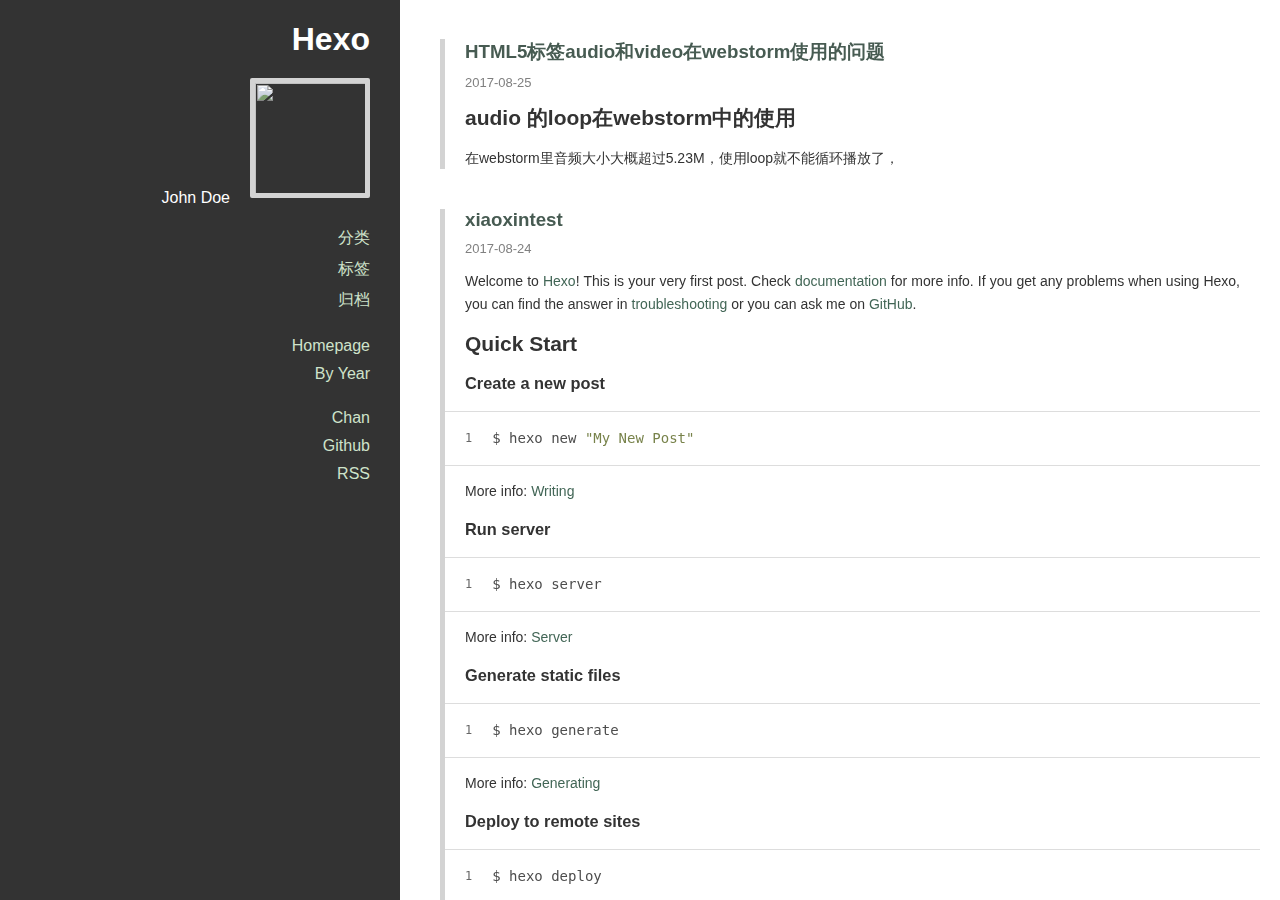
==== index.html @ fd1a2aef "Site updated: 2017-08-31 23:20:25" ====
<!DOCTYPE html>
<html>
<head>
  <meta charset="utf-8">
<meta name="viewport" content="width=device-width, initial-scale=1, maximum-scale=1">



<title>
  
    Hexo
  
</title>

<meta property="og:type" content="website">
<meta property="og:title" content="Hexo">
<meta property="og:url" content="http://yoursite.com/index.html">
<meta property="og:site_name" content="Hexo">
<meta name="twitter:card" content="summary">
<meta name="twitter:title" content="Hexo">


  <link rel="alternative" href="/atom.xml" title="Hexo" type="application/atom+xml">



  <link rel="icon" href="/favicon.png">


<link rel="stylesheet" href="/perfect-scrollbar/css/perfect-scrollbar.min.css">
<link rel="stylesheet" href="/styles/main.css">






</head>
<body
  
    class="monochrome"
  
  >
  <div class="mobile-header">
  <button class="sidebar-toggle" type="button">
    <span class="icon-bar"></span>
    <span class="icon-bar"></span>
    <span class="icon-bar"></span>
  </button>
  <a class="title" href="/">Hexo</a>
</div>

  <div class="main-container">
    <div class="sidebar">
  <div class="header">
    <h1 class="title"><a href="/">Hexo</a></h1>
    
    <div class="info">
      <div class="content">
        
        
          <div class="author">John Doe</div>
        
      </div>
      
        <div class="avatar">
          
            <a href="/about"><img src="https://cn.gravatar.com/avatar/35fef74d731255cd569c2c2b0b9e87e4?s=200"></a>
          
        </div>
      
    </div>
  </div>
  <div class="body">
    
      
        <ul class="nav">
          
            
              <li class="category-list-container">
                <a href="javascript:;">分类</a>
                
              </li>
            
          
            
              <li class="tag-list-container">
                <a href="javascript:;">标签</a>
                
              </li>
            
          
            
              <li class="archive-list-container">
                <a href="javascript:;">归档</a>
                <ul class="archive-list"><li class="archive-list-item"><a class="archive-list-link" href="/archives/2017/">2017</a><span class="archive-list-count">7</span></li><li class="archive-list-item"><a class="archive-list-link" href="/archives/2015/">2015</a><span class="archive-list-count">1</span></li></ul>
              </li>
            
          
        </ul>
      
        <ul class="nav">
          
            
              <li>
                <a href="/" title="Homepage">Homepage</a>
              </li>
            
          
            
              <li>
                <a href="/archives" title="By Year">By Year</a>
              </li>
            
          
        </ul>
      
        <ul class="nav">
          
            
              <li>
                <a href="https://github.com/denjones/hexo-theme-chan" title="Chan" target="_blank" rel="external">Chan</a>
              </li>
            
          
            
              <li>
                <a href="https://github.com/denjones" title="Github" target="_blank" rel="external">Github</a>
              </li>
            
          
            
              <li>
                <a href="/atom.xml" title="RSS">RSS</a>
              </li>
            
          
        </ul>
      
    
  </div>
</div>

    <div class="main-content">
      
        <div style="max-width: 1000px">
      
          

  
  
    <div class="post-list">
  

    <div class="post-list-item article">
      <h3 class="article-header">
        <a href="/2017/08/25/也是醉了。。。/" >
  HTML5标签audio和video在webstorm使用的问题
</a>

      </h3>
      

      <div class="article-info">
        <a href="/2017/08/25/也是醉了。。。/"><span class="article-date">
  2017-08-25
</span>
</a>
        

        

      </div>
      <div class="article-entry">
        
          <h2 id="audio-的loop在webstorm中的使用"><a href="#audio-的loop在webstorm中的使用" class="headerlink" title="audio 的loop在webstorm中的使用"></a>audio 的loop在webstorm中的使用</h2><p>在webstorm里音频大小大概超过5.23M，使用loop就不能循环播放了，</p>

        
      </div>
    </div>

  
    </div>
  

  
  
    <div class="post-list">
  

    <div class="post-list-item article">
      <h3 class="article-header">
        <a href="/2017/08/24/xiaoxintest/" >
  xiaoxintest
</a>

      </h3>
      

      <div class="article-info">
        <a href="/2017/08/24/xiaoxintest/"><span class="article-date">
  2017-08-24
</span>
</a>
        

        

      </div>
      <div class="article-entry">
        
          <p>Welcome to <a href="https://hexo.io/" target="_blank" rel="external">Hexo</a>! This is your very first post. Check <a href="https://hexo.io/docs/" target="_blank" rel="external">documentation</a> for more info. If you get any problems when using Hexo, you can find the answer in <a href="https://hexo.io/docs/troubleshooting.html" target="_blank" rel="external">troubleshooting</a> or you can ask me on <a href="https://github.com/hexojs/hexo/issues" target="_blank" rel="external">GitHub</a>.</p>
<h2 id="Quick-Start"><a href="#Quick-Start" class="headerlink" title="Quick Start"></a>Quick Start</h2><h3 id="Create-a-new-post"><a href="#Create-a-new-post" class="headerlink" title="Create a new post"></a>Create a new post</h3><figure class="highlight bash"><table><tr><td class="gutter"><pre><div class="line">1</div></pre></td><td class="code"><pre><div class="line">$ hexo new <span class="string">"My New Post"</span></div></pre></td></tr></table></figure>
<p>More info: <a href="https://hexo.io/docs/writing.html" target="_blank" rel="external">Writing</a></p>
<h3 id="Run-server"><a href="#Run-server" class="headerlink" title="Run server"></a>Run server</h3><figure class="highlight bash"><table><tr><td class="gutter"><pre><div class="line">1</div></pre></td><td class="code"><pre><div class="line">$ hexo server</div></pre></td></tr></table></figure>
<p>More info: <a href="https://hexo.io/docs/server.html" target="_blank" rel="external">Server</a></p>
<h3 id="Generate-static-files"><a href="#Generate-static-files" class="headerlink" title="Generate static files"></a>Generate static files</h3><figure class="highlight bash"><table><tr><td class="gutter"><pre><div class="line">1</div></pre></td><td class="code"><pre><div class="line">$ hexo generate</div></pre></td></tr></table></figure>
<p>More info: <a href="https://hexo.io/docs/generating.html" target="_blank" rel="external">Generating</a></p>
<h3 id="Deploy-to-remote-sites"><a href="#Deploy-to-remote-sites" class="headerlink" title="Deploy to remote sites"></a>Deploy to remote sites</h3><figure class="highlight bash"><table><tr><td class="gutter"><pre><div class="line">1</div></pre></td><td class="code"><pre><div class="line">$ hexo deploy</div></pre></td></tr></table></figure>
<p>More info: <a href="https://hexo.io/docs/deployment.html" target="_blank" rel="external">Deployment</a></p>

        
      </div>
    </div>

  
    </div>
  

  
  
    <div class="post-list">
  

    <div class="post-list-item article">
      <h3 class="article-header">
        <a href="/2017/08/24/测试/" >
  测试文章
</a>

      </h3>
      

      <div class="article-info">
        <a href="/2017/08/24/测试/"><span class="article-date">
  2017-08-24
</span>
</a>
        

        

      </div>
      <div class="article-entry">
        
          <h2 id="标题2"><a href="#标题2" class="headerlink" title="标题2"></a>标题2</h2><ul>
<li>列表</li>
</ul>

        
      </div>
    </div>

  
    </div>
  

  
  
    <div class="post-list">
  

    <div class="post-list-item article">
      <h3 class="article-header">
        <a href="/2017/08/24/today/" >
  todaytest
</a>

      </h3>
      

      <div class="article-info">
        <a href="/2017/08/24/today/"><span class="article-date">
  2017-08-24
</span>
</a>
        

        

      </div>
      <div class="article-entry">
        
          <p>Welcome to <a href="https://hexo.io/" target="_blank" rel="external">Hexo</a>! This is your very first post. Check <a href="https://hexo.io/docs/" target="_blank" rel="external">documentation</a> for more info. If you get any problems when using Hexo, you can find the answer in <a href="https://hexo.io/docs/troubleshooting.html" target="_blank" rel="external">troubleshooting</a> or you can ask me on <a href="https://github.com/hexojs/hexo/issues" target="_blank" rel="external">GitHub</a>.</p>
<h2 id="Quick-Start"><a href="#Quick-Start" class="headerlink" title="Quick Start"></a>Quick Start</h2><h3 id="Create-a-new-post"><a href="#Create-a-new-post" class="headerlink" title="Create a new post"></a>Create a new post</h3><figure class="highlight bash"><table><tr><td class="gutter"><pre><div class="line">1</div></pre></td><td class="code"><pre><div class="line">$ hexo new <span class="string">"My New Post"</span></div></pre></td></tr></table></figure>
<p>More info: <a href="https://hexo.io/docs/writing.html" target="_blank" rel="external">Writing</a></p>
<h3 id="Run-server"><a href="#Run-server" class="headerlink" title="Run server"></a>Run server</h3><figure class="highlight bash"><table><tr><td class="gutter"><pre><div class="line">1</div></pre></td><td class="code"><pre><div class="line">$ hexo server</div></pre></td></tr></table></figure>
<p>More info: <a href="https://hexo.io/docs/server.html" target="_blank" rel="external">Server</a></p>
<h3 id="Generate-static-files"><a href="#Generate-static-files" class="headerlink" title="Generate static files"></a>Generate static files</h3><figure class="highlight bash"><table><tr><td class="gutter"><pre><div class="line">1</div></pre></td><td class="code"><pre><div class="line">$ hexo generate</div></pre></td></tr></table></figure>
<p>More info: <a href="https://hexo.io/docs/generating.html" target="_blank" rel="external">Generating</a></p>
<h3 id="Deploy-to-remote-sites"><a href="#Deploy-to-remote-sites" class="headerlink" title="Deploy to remote sites"></a>Deploy to remote sites</h3><figure class="highlight bash"><table><tr><td class="gutter"><pre><div class="line">1</div></pre></td><td class="code"><pre><div class="line">$ hexo deploy</div></pre></td></tr></table></figure>
<p>More info: <a href="https://hexo.io/docs/deployment.html" target="_blank" rel="external">Deployment</a></p>

        
      </div>
    </div>

  
    </div>
  

  
  
    <div class="post-list">
  

    <div class="post-list-item article">
      <h3 class="article-header">
        <a href="/2017/08/23/test/" >
  test test test
</a>

      </h3>
      

      <div class="article-info">
        <a href="/2017/08/23/test/"><span class="article-date">
  2017-08-23
</span>
</a>
        

        

      </div>
      <div class="article-entry">
        
          <p>Welcome to <a href="https://hexo.io/" target="_blank" rel="external">Hexo</a>! This is your very first post. Check <a href="https://hexo.io/docs/" target="_blank" rel="external">documentation</a> for more info. If you get any problems when using Hexo, you can find the answer in <a href="https://hexo.io/docs/troubleshooting.html" target="_blank" rel="external">troubleshooting</a> or you can ask me on <a href="https://github.com/hexojs/hexo/issues" target="_blank" rel="external">GitHub</a>.</p>
<h2 id="Quick-Start"><a href="#Quick-Start" class="headerlink" title="Quick Start"></a>Quick Start</h2><h3 id="Create-a-new-post"><a href="#Create-a-new-post" class="headerlink" title="Create a new post"></a>Create a new post</h3><figure class="highlight bash"><table><tr><td class="gutter"><pre><div class="line">1</div></pre></td><td class="code"><pre><div class="line">$ hexo new <span class="string">"My New Post"</span></div></pre></td></tr></table></figure>
<p>More info: <a href="https://hexo.io/docs/writing.html" target="_blank" rel="external">Writing</a></p>
<h3 id="Run-server"><a href="#Run-server" class="headerlink" title="Run server"></a>Run server</h3><figure class="highlight bash"><table><tr><td class="gutter"><pre><div class="line">1</div></pre></td><td class="code"><pre><div class="line">$ hexo server</div></pre></td></tr></table></figure>
<p>More info: <a href="https://hexo.io/docs/server.html" target="_blank" rel="external">Server</a></p>
<h3 id="Generate-static-files"><a href="#Generate-static-files" class="headerlink" title="Generate static files"></a>Generate static files</h3><figure class="highlight bash"><table><tr><td class="gutter"><pre><div class="line">1</div></pre></td><td class="code"><pre><div class="line">$ hexo generate</div></pre></td></tr></table></figure>
<p>More info: <a href="https://hexo.io/docs/generating.html" target="_blank" rel="external">Generating</a></p>
<h3 id="Deploy-to-remote-sites"><a href="#Deploy-to-remote-sites" class="headerlink" title="Deploy to remote sites"></a>Deploy to remote sites</h3><figure class="highlight bash"><table><tr><td class="gutter"><pre><div class="line">1</div></pre></td><td class="code"><pre><div class="line">$ hexo deploy</div></pre></td></tr></table></figure>
<p>More info: <a href="https://hexo.io/docs/deployment.html" target="_blank" rel="external">Deployment</a></p>

        
      </div>
    </div>

  
    </div>
  

  
  
    <div class="post-list">
  

    <div class="post-list-item article">
      <h3 class="article-header">
        <a href="/2017/08/23/qiyou/" >
  qiyou
</a>

      </h3>
      

      <div class="article-info">
        <a href="/2017/08/23/qiyou/"><span class="article-date">
  2017-08-23
</span>
</a>
        

        

      </div>
      <div class="article-entry">
        
          <p>Welcome to <a href="https://hexo.io/" target="_blank" rel="external">Hexo</a>! This is your very first post. Check <a href="https://hexo.io/docs/" target="_blank" rel="external">documentation</a> for more info. If you get any problems when using Hexo, you can find the answer in <a href="https://hexo.io/docs/troubleshooting.html" target="_blank" rel="external">troubleshooting</a> or you can ask me on <a href="https://github.com/hexojs/hexo/issues" target="_blank" rel="external">GitHub</a>.</p>
<h2 id="Quick-Start"><a href="#Quick-Start" class="headerlink" title="Quick Start"></a>Quick Start</h2><h3 id="Create-a-new-post"><a href="#Create-a-new-post" class="headerlink" title="Create a new post"></a>Create a new post</h3><figure class="highlight bash"><table><tr><td class="gutter"><pre><div class="line">1</div></pre></td><td class="code"><pre><div class="line">$ hexo new <span class="string">"My New Post"</span></div></pre></td></tr></table></figure>
<p>More info: <a href="https://hexo.io/docs/writing.html" target="_blank" rel="external">Writing</a></p>
<h3 id="Run-server"><a href="#Run-server" class="headerlink" title="Run server"></a>Run server</h3><figure class="highlight bash"><table><tr><td class="gutter"><pre><div class="line">1</div></pre></td><td class="code"><pre><div class="line">$ hexo server</div></pre></td></tr></table></figure>
<p>More info: <a href="https://hexo.io/docs/server.html" target="_blank" rel="external">Server</a></p>
<h3 id="Generate-static-files"><a href="#Generate-static-files" class="headerlink" title="Generate static files"></a>Generate static files</h3><figure class="highlight bash"><table><tr><td class="gutter"><pre><div class="line">1</div></pre></td><td class="code"><pre><div class="line">$ hexo generate</div></pre></td></tr></table></figure>
<p>More info: <a href="https://hexo.io/docs/generating.html" target="_blank" rel="external">Generating</a></p>
<h3 id="Deploy-to-remote-sites"><a href="#Deploy-to-remote-sites" class="headerlink" title="Deploy to remote sites"></a>Deploy to remote sites</h3><figure class="highlight bash"><table><tr><td class="gutter"><pre><div class="line">1</div></pre></td><td class="code"><pre><div class="line">$ hexo deploy</div></pre></td></tr></table></figure>
<p>More info: <a href="https://hexo.io/docs/deployment.html" target="_blank" rel="external">Deployment</a></p>

        
      </div>
    </div>

  
    </div>
  

  
  
    <div class="post-list">
  

    <div class="post-list-item article">
      <h3 class="article-header">
        <a href="/2017/08/23/hello-world/" >
  Hello World
</a>

      </h3>
      

      <div class="article-info">
        <a href="/2017/08/23/hello-world/"><span class="article-date">
  2017-08-23
</span>
</a>
        

        

      </div>
      <div class="article-entry">
        
          <p>Welcome to <a href="https://hexo.io/" target="_blank" rel="external">Hexo</a>! This is your very first post. Check <a href="https://hexo.io/docs/" target="_blank" rel="external">documentation</a> for more info. If you get any problems when using Hexo, you can find the answer in <a href="https://hexo.io/docs/troubleshooting.html" target="_blank" rel="external">troubleshooting</a> or you can ask me on <a href="https://github.com/hexojs/hexo/issues" target="_blank" rel="external">GitHub</a>.</p>
<h2 id="Quick-Start"><a href="#Quick-Start" class="headerlink" title="Quick Start"></a>Quick Start</h2><h3 id="Create-a-new-post"><a href="#Create-a-new-post" class="headerlink" title="Create a new post"></a>Create a new post</h3><figure class="highlight bash"><table><tr><td class="gutter"><pre><div class="line">1</div></pre></td><td class="code"><pre><div class="line">$ hexo new <span class="string">"My New Post"</span></div></pre></td></tr></table></figure>
<p>More info: <a href="https://hexo.io/docs/writing.html" target="_blank" rel="external">Writing</a></p>
<h3 id="Run-server"><a href="#Run-server" class="headerlink" title="Run server"></a>Run server</h3><figure class="highlight bash"><table><tr><td class="gutter"><pre><div class="line">1</div></pre></td><td class="code"><pre><div class="line">$ hexo server</div></pre></td></tr></table></figure>
<p>More info: <a href="https://hexo.io/docs/server.html" target="_blank" rel="external">Server</a></p>
<h3 id="Generate-static-files"><a href="#Generate-static-files" class="headerlink" title="Generate static files"></a>Generate static files</h3><figure class="highlight bash"><table><tr><td class="gutter"><pre><div class="line">1</div></pre></td><td class="code"><pre><div class="line">$ hexo generate</div></pre></td></tr></table></figure>
<p>More info: <a href="https://hexo.io/docs/generating.html" target="_blank" rel="external">Generating</a></p>
<h3 id="Deploy-to-remote-sites"><a href="#Deploy-to-remote-sites" class="headerlink" title="Deploy to remote sites"></a>Deploy to remote sites</h3><figure class="highlight bash"><table><tr><td class="gutter"><pre><div class="line">1</div></pre></td><td class="code"><pre><div class="line">$ hexo deploy</div></pre></td></tr></table></figure>
<p>More info: <a href="https://hexo.io/docs/deployment.html" target="_blank" rel="external">Deployment</a></p>

        
      </div>
    </div>

  
    </div>
  

  
  
    <div class="post-list">
  

    <div class="post-list-item article">
      <h3 class="article-header">
        <a href="/2015/08/25/test222/" >
  test222
</a>

      </h3>
      

      <div class="article-info">
        <a href="/2015/08/25/test222/"><span class="article-date">
  2015-08-25
</span>
</a>
        

        

      </div>
      <div class="article-entry">
        
          <h2 id="Quick-Start"><a href="#Quick-Start" class="headerlink" title="Quick Start"></a>Quick Start</h2><h3 id="Create-a-new-post"><a href="#Create-a-new-post" class="headerlink" title="Create a new post"></a>Create a new post</h3><figure class="highlight bash"><table><tr><td class="gutter"><pre><div class="line">1</div></pre></td><td class="code"><pre><div class="line">$ hexo new <span class="string">"My New Post"</span></div></pre></td></tr></table></figure>
<p>More info: <a href="https://hexo.io/docs/writing.html" target="_blank" rel="external">Writing</a></p>
<h3 id="Run-server"><a href="#Run-server" class="headerlink" title="Run server"></a>Run server</h3><figure class="highlight bash"><table><tr><td class="gutter"><pre><div class="line">1</div></pre></td><td class="code"><pre><div class="line">$ hexo server</div></pre></td></tr></table></figure>
        
      </div>
    </div>

  
    </div>
  






          <div class="main-footer">
  
    © 2017 Hexo - Powered by <a href="http://hexo.io" target="_blank">Hexo</a> - Theme <a href="https://github.com/denjones/hexo-theme-chan" target="_blank">Chan</a>
  
</div>

      
        </div>
      
    </div>
  </div>
  <script src="//apps.bdimg.com/libs/jquery/2.1.4/jquery.min.js"></script>

  <link rel="stylesheet" href="/PhotoSwipe/photoswipe.css">
  <link rel="stylesheet" href="/PhotoSwipe/default-skin/default-skin.css">

  <!-- Root element of PhotoSwipe. Must have class pswp. -->
  <div class="pswp" tabindex="-1" role="dialog" aria-hidden="true">

    <!-- Background of PhotoSwipe.
             It's a separate element as animating opacity is faster than rgba(). -->
    <div class="pswp__bg"></div>

    <!-- Slides wrapper with overflow:hidden. -->
    <div class="pswp__scroll-wrap">

      <!-- Container that holds slides.
                PhotoSwipe keeps only 3 of them in the DOM to save memory.
                Don't modify these 3 pswp__item elements, data is added later on. -->
      <div class="pswp__container">
        <div class="pswp__item"></div>
        <div class="pswp__item"></div>
        <div class="pswp__item"></div>
      </div>

      <!-- Default (PhotoSwipeUI_Default) interface on top of sliding area. Can be changed. -->
      <div class="pswp__ui pswp__ui--hidden">

        <div class="pswp__top-bar">

          <!--  Controls are self-explanatory. Order can be changed. -->

          <div class="pswp__counter"></div>

          <button class="pswp__button pswp__button--close" title="Close (Esc)"></button>

          <button class="pswp__button pswp__button--share" title="Share"></button>

          <button class="pswp__button pswp__button--fs" title="Toggle fullscreen"></button>

          <button class="pswp__button pswp__button--zoom" title="Zoom in/out"></button>

          <!-- Preloader demo http://codepen.io/dimsemenov/pen/yyBWoR -->
          <!-- element will get class pswp__preloader--active when preloader is running -->
          <div class="pswp__preloader">
            <div class="pswp__preloader__icn">
              <div class="pswp__preloader__cut">
                <div class="pswp__preloader__donut"></div>
              </div>
            </div>
          </div>
        </div>

        <div class="pswp__share-modal pswp__share-modal--hidden pswp__single-tap">
          <div class="pswp__share-tooltip"></div>
        </div>

        <button class="pswp__button pswp__button--arrow--left" title="Previous (arrow left)"></button>

        <button class="pswp__button pswp__button--arrow--right" title="Next (arrow right)"></button>

        <div class="pswp__caption">
          <div class="pswp__caption__center"></div>
        </div>
      </div>
    </div>
  </div>

  <script src="/PhotoSwipe/photoswipe.js"></script>
  <script src="/PhotoSwipe/photoswipe-ui-default.js"></script>


<script src="/perfect-scrollbar/js/min/perfect-scrollbar.min.js"></script>
<script src="/scripts/main.js"></script>

</body>
</html>
---- styles/main.css ----
/* normalize.css v3.0.3 | MIT License | github.com/necolas/normalize.css */
html {
  font-family: sans-serif; /* 1 */
  -ms-text-size-adjust: 100%; /* 2 */
  -webkit-text-size-adjust: 100%; /* 2 */
}
body {
  margin: 0;
}
article,
aside,
details,
figcaption,
figure,
footer,
header,
hgroup,
main,
menu,
nav,
section,
summary {
  display: block;
}
audio,
canvas,
progress,
video {
  display: inline-block; /* 1 */
  vertical-align: baseline; /* 2 */
}
audio:not([controls]) {
  display: none;
  height: 0;
}
[hidden],
template {
  display: none;
}
a {
  background-color: transparent;
}
a:active,
a:hover {
  outline: 0;
}
abbr[title] {
  border-bottom: 1px dotted;
}
b,
strong {
  font-weight: bold;
}
dfn {
  font-style: italic;
}
h1 {
  font-size: 2em;
  margin: 0.67em 0;
}
mark {
  background: #ff0;
  color: #000;
}
small {
  font-size: 80%;
}
sub,
sup {
  font-size: 75%;
  line-height: 0;
  position: relative;
  vertical-align: baseline;
}
sup {
  top: -0.5em;
}
sub {
  bottom: -0.25em;
}
img {
  border: 0;
}
svg:not(:root) {
  overflow: hidden;
}
figure {
  margin: 1em 40px;
}
hr {
  box-sizing: content-box;
  height: 0;
}
pre {
  overflow: auto;
}
code,
kbd,
pre,
samp {
  font-family: monospace, monospace;
  font-size: 1em;
}
button,
input,
optgroup,
select,
textarea {
  color: inherit; /* 1 */
  font: inherit; /* 2 */
  margin: 0; /* 3 */
}
button {
  overflow: visible;
}
button,
select {
  text-transform: none;
}
button,
html input[type="button"],
input[type="reset"],
input[type="submit"] {
  -webkit-appearance: button; /* 2 */
  cursor: pointer; /* 3 */
}
button[disabled],
html input[disabled] {
  cursor: default;
}
button::-moz-focus-inner,
input::-moz-focus-inner {
  border: 0;
  padding: 0;
}
input {
  line-height: normal;
}
input[type="checkbox"],
input[type="radio"] {
  box-sizing: border-box; /* 1 */
  padding: 0; /* 2 */
}
input[type="number"]::-webkit-inner-spin-button,
input[type="number"]::-webkit-outer-spin-button {
  height: auto;
}
input[type="search"] {
  -webkit-appearance: textfield; /* 1 */
  box-sizing: content-box; /* 2 */
}
input[type="search"]::-webkit-search-cancel-button,
input[type="search"]::-webkit-search-decoration {
  -webkit-appearance: none;
}
fieldset {
  border: 1px solid #c0c0c0;
  margin: 0 2px;
  padding: 0.35em 0.625em 0.75em;
}
legend {
  border: 0; /* 1 */
  padding: 0; /* 2 */
}
textarea {
  overflow: auto;
}
optgroup {
  font-weight: bold;
}
table {
  border-collapse: collapse;
  border-spacing: 0;
}
td,
th {
  padding: 0;
}
* {
  box-sizing: border-box;
}
a {
  color: #19734b;
  text-decoration: none;
  transition-duration: 0.2s;
  transition-timing-function: ease-in-out;
}
a:hover {
  color: #2ca831;
}
html,
body {
  position: absolute;
  width: 100%;
  height: 100%;
  font-family: "微软雅黑", "黑体", "Helvetica Neue", Helvetica, Arial, sans-serif;
  color: #333;
}
.main-container {
  position: absolute;
  top: 0;
  bottom: 0;
  left: 0;
  right: 0;
  width: 100%;
  height: 100%;
}
.main-content {
  position: absolute;
  top: 0;
  right: 0;
  left: 400px;
  bottom: 0;
  height: 100%;
  padding: 20px 40px 0;
  overflow: auto;
  word-wrap: break-word;
}
.main-footer {
  padding: 20px 0;
}
@media screen and (max-width: 768px) {
  .main-container {
    top: 45px;
    left: 0px;
    bottom: 0;
    height: auto;
  }
  .main-content {
    left: 0;
    bottom: 0;
    height: auto;
    padding: 10px 10px;
  }
}
.main-footer {
  font-size: 13px;
  color: #808080;
}
.sidebar {
  position: absolute;
  top: 0;
  left: 0;
  bottom: 0;
  width: 400px;
  height: 100%;
  overflow: hidden;
  background-color: #333;
  color: #fff;
  text-align: right;
}
.sidebar .header {
  padding-right: 30px;
}
.sidebar .title {
  margin-bottom: 0px;
}
.sidebar .title a {
  color: #fff;
}
.sidebar .title a:hover {
  color: #cfe3cb;
}
.sidebar .subtitle {
  font-size: 14px;
  margin-top: 5px;
  margin-bottom: 10px;
}
.sidebar .info {
  display: table;
  width: 100%;
  margin-top: 20px;
}
.sidebar .info > * {
  display: table-cell;
  vertical-align: bottom;
}
.sidebar .info .content {
  padding-left: 10px;
}
.sidebar .author {
  margin-top: 0.5em;
}
.sidebar .description {
  font-size: 14px;
}
.sidebar .avatar {
  width: 140px;
}
.sidebar .avatar img {
  width: 120px;
  height: 120px;
  border: 5px solid #d3d3d3;
  border-radius: 2px;
}
.sidebar .nav {
  padding-left: 0;
}
.sidebar .nav > li {
  list-style: square;
  margin-left: 0;
}
.sidebar .nav > li > a {
  display: block;
  padding: 5px 25px;
  color: #cfe3cb;
  border-right: 5px solid transparent;
}
.sidebar .nav > li > a:hover {
  background-color: #808080;
  color: #fff;
  border-right: 5px solid #d3d3d3;
}
.sidebar .category-list,
.sidebar .tag-list,
.sidebar .archive-list {
  padding-right: 30px;
  padding-left: 0;
  display: none;
}
.sidebar .category-list.collapsed,
.sidebar .tag-list.collapsed,
.sidebar .archive-list.collapsed {
  height: 0;
  overflow: hidden;
}
.sidebar .category-list .category-list-item,
.sidebar .tag-list .category-list-item,
.sidebar .archive-list .category-list-item,
.sidebar .category-list .tag-list-item,
.sidebar .tag-list .tag-list-item,
.sidebar .archive-list .tag-list-item,
.sidebar .category-list .archive-list-item,
.sidebar .tag-list .archive-list-item,
.sidebar .archive-list .archive-list-item {
  vertical-align: top;
  display: inline-block;
  width: 45%;
  font-size: 13px;
}
.sidebar .category-list .category-list-item a,
.sidebar .tag-list .category-list-item a,
.sidebar .archive-list .category-list-item a,
.sidebar .category-list .tag-list-item a,
.sidebar .tag-list .tag-list-item a,
.sidebar .archive-list .tag-list-item a,
.sidebar .category-list .archive-list-item a,
.sidebar .tag-list .archive-list-item a,
.sidebar .archive-list .archive-list-item a {
  width: 80%;
  display: inline-block;
  color: #86a87f;
}
.sidebar .category-list .category-list-item a:hover,
.sidebar .tag-list .category-list-item a:hover,
.sidebar .archive-list .category-list-item a:hover,
.sidebar .category-list .tag-list-item a:hover,
.sidebar .tag-list .tag-list-item a:hover,
.sidebar .archive-list .tag-list-item a:hover,
.sidebar .category-list .archive-list-item a:hover,
.sidebar .tag-list .archive-list-item a:hover,
.sidebar .archive-list .archive-list-item a:hover {
  color: #fff;
}
.sidebar .category-list .category-list-item .tag-list-count,
.sidebar .tag-list .category-list-item .tag-list-count,
.sidebar .archive-list .category-list-item .tag-list-count,
.sidebar .category-list .tag-list-item .tag-list-count,
.sidebar .tag-list .tag-list-item .tag-list-count,
.sidebar .archive-list .tag-list-item .tag-list-count,
.sidebar .category-list .archive-list-item .tag-list-count,
.sidebar .tag-list .archive-list-item .tag-list-count,
.sidebar .archive-list .archive-list-item .tag-list-count,
.sidebar .category-list .category-list-item .category-list-count,
.sidebar .tag-list .category-list-item .category-list-count,
.sidebar .archive-list .category-list-item .category-list-count,
.sidebar .category-list .tag-list-item .category-list-count,
.sidebar .tag-list .tag-list-item .category-list-count,
.sidebar .archive-list .tag-list-item .category-list-count,
.sidebar .category-list .archive-list-item .category-list-count,
.sidebar .tag-list .archive-list-item .category-list-count,
.sidebar .archive-list .archive-list-item .category-list-count,
.sidebar .category-list .category-list-item .archive-list-count,
.sidebar .tag-list .category-list-item .archive-list-count,
.sidebar .archive-list .category-list-item .archive-list-count,
.sidebar .category-list .tag-list-item .archive-list-count,
.sidebar .tag-list .tag-list-item .archive-list-count,
.sidebar .archive-list .tag-list-item .archive-list-count,
.sidebar .category-list .archive-list-item .archive-list-count,
.sidebar .tag-list .archive-list-item .archive-list-count,
.sidebar .archive-list .archive-list-item .archive-list-count {
  display: inline-block;
  width: 20%;
  font-size: 12px;
  color: #838383;
  vertical-align: top;
}
@media screen and (max-width: 768px) {
  .sidebar {
    left: -400px;
    width: 300px;
    max-width: 100%;
    z-index: 9999999;
    transition-duration: 0.3s;
  }
  .sidebar.in {
    left: 0;
  }
  .sidebar .header {
    padding-right: 15px;
  }
  .sidebar .title {
    display: none;
  }
  .sidebar .nav > li > a {
    padding: 5px 10px;
  }
}
.article .article-header {
  margin-bottom: 10px;
}
.article .article-header a {
  color: #30634c;
}
.article .article-header a:hover {
  color: #388151;
}
.article .article-info {
  font-size: 14px;
  color: #808080;
  margin-bottom: 1em;
}
.article .article-info .article-date {
  margin-right: 0.5em;
  color: #808080;
}
.article .article-info .article-tag ul,
.article .article-info .article-category ul {
  display: inline;
  padding: 0;
  margin: 0 -1px;
}
.article .article-info .article-tag li,
.article .article-info .article-category li {
  display: inline;
  padding: 0;
}
.article .article-info .article-tag a,
.article .article-info .article-category a {
  margin: 0 3px;
}
.article .article-info .article-tag .article-tag-list-item a,
.article .article-info .article-category .article-tag-list-item a {
  color: #808080;
}
.article .article-info .article-tag .article-tag-list-item a:hover,
.article .article-info .article-category .article-tag-list-item a:hover {
  color: #2ca831;
}
.article .article-entry {
  font-size: 16px;
  line-height: 1.6em;
  text-align: justify;
}
.article .article-entry code {
  background-color: #f1f1f1;
  border-radius: 2px;
}
.article .article-entry blockquote {
  background: #f9f9f9;
  border-left: 5px solid #d3d3d3;
  margin: 0 0 1.5em 0px;
  padding: 0.5em 2em;
  font-family: "宋体", Georgia, "Times New Roman", serif;
  font-size: 0.9em;
}
.article .article-entry blockquote.left {
  float: left;
  margin-right: 1.5em;
}
.article .article-entry blockquote.right {
  float: right;
  margin-left: 1.5em;
}
.article .article-entry blockquote cite {
  margin-left: 0.5em;
}
.article .article-entry > table {
  display: block;
  max-width: 100%;
  overflow-x: auto;
}
.article .article-entry > table thead > tr > th,
.article .article-entry > table tbody > tr > th,
.article .article-entry > table tfoot > tr > th,
.article .article-entry > table thead > tr > td,
.article .article-entry > table tbody > tr > td,
.article .article-entry > table tfoot > tr > td {
  white-space: nowrap;
  padding: 0.4em 0.8em;
  border-bottom: #d3d3d3 solid 1px;
}
.article .article-entry figure.article-gallery-img {
  margin-left: 0;
  margin-right: 0;
}
.article .article-entry figure.article-gallery-img a {
  display: inline-block;
}
.article .article-entry figure.article-gallery-img figcaption {
  display: none;
}
.article img {
  max-width: 100%;
}
.article .article-gallery figure.article-gallery-img {
  margin-left: 0;
  margin-right: 0;
  display: inline-block;
  vertical-align: top;
  overflow: hidden;
  width: 160px;
}
.article .article-gallery figure.article-gallery-img a {
  text-align: center;
  display: block;
  width: 160px;
  height: 160px;
  overflow: hidden;
  background-size: cover;
  background-position: center;
}
.article .article-gallery figure.article-gallery-img a img {
  visibility: hidden;
  max-width: 160px;
  max-height: 160px;
}
.article .article-gallery figure.article-gallery-img figcaption {
  word-wrap: normal;
  word-break: keep-all;
  white-space: nowrap;
  text-overflow: ellipsis;
  overflow: hidden;
}
.article .article-footer {
  margin-top: 30px;
}
.article .article-footer .cc {
  margin-bottom: 20px;
}
.article .article-footer .cc img {
  display: inline-block;
  height: 1em;
  vertical-align: bottom;
}
.article .article-footer .cc span {
  color: #808080;
  font-size: 0.8em;
  margin-left: 0.5em;
  vertical-align: bottom;
}
@media screen and (max-width: 768px) {
  .article .article-entry .highlight,
  .article .article-entry .gist {
    max-width: 100%;
    margin: 0 !important;
  }
  .article .article-gallery {
    margin-bottom: 10px;
  }
  .article .article-gallery figure.article-gallery-img {
    margin-bottom: 0.2em;
    margin-top: 0.2em;
    width: 120px;
  }
  .article .article-gallery figure.article-gallery-img a {
    width: 120px;
    height: 120px;
  }
  .article .article-gallery figure.article-gallery-img a img {
    max-width: 120px;
    max-height: 120px;
  }
  .article .article-gallery figure.article-gallery-img figcaption {
    display: none;
  }
}
.post-list {
  position: relative;
  padding-left: 0;
}
.post-list .post-list-item {
  padding-left: 20px;
  margin-bottom: 40px;
  list-style: none;
  border-left: 5px solid #d3d3d3;
}
.post-list .article-info {
  font-size: 13px;
}
.post-list .article-entry {
  font-size: 14px;
}
@media screen and (max-width: 768px) {
  .post-list .post-list-item {
    padding-left: 8px;
  }
}
@media screen and (min-width: 769px) {
  body.monochrome .main-container .article,
  body.monochrome .main-container .sidebar img {
    -webkit-filter: grayscale(60%);
    -moz-filter: grayscale(60%);
    -ms-filter: grayscale(60%);
    -o-filter: grayscale(60%);
    filter: grayscale(60%);
    transition-duration: 0.4s;
    transition-property: filter, -webkit-filter, -moz-filter, -ms-filter, -o-filter;
  }
  body.monochrome .main-container .article:hover,
  body.monochrome .main-container .sidebar img:hover {
    -webkit-filter: grayscale(0%);
    -moz-filter: grayscale(0%);
    -ms-filter: grayscale(0%);
    -o-filter: grayscale(0%);
    filter: grayscale(0%);
  }
}
.article-entry pre,
.article-entry .highlight {
  background: #fff;
  margin: 0 -20px;
  padding: 15px 20px;
  border-style: solid;
  border-color: #ddd;
  border-width: 1px 0;
  overflow: auto;
  color: #4d4d4c;
  line-height: 22.400000000000002px;
}
.article-entry .highlight .gutter pre,
.article-entry .gist .gist-file .gist-data .line-numbers {
  color: #666;
  font-size: 0.85em;
}
.article-entry pre,
.article-entry code {
  font-family: "新宋", "Source Code Pro", Consolas, Monaco, Menlo, Consolas, monospace;
}
.article-entry code {
  background: color-background;
  text-shadow: 0 1px #fff;
  padding: 0 0.3em;
}
.article-entry pre code {
  background: none;
  text-shadow: none;
  padding: 0;
}
.article-entry .highlight pre {
  border: none;
  margin: 0;
  padding: 0;
}
.article-entry .highlight table {
  margin: 0;
  width: auto;
}
.article-entry .highlight td {
  border: none;
  padding: 0;
}
.article-entry .highlight figcaption {
  font-size: 0.85em;
  color: #8e908c;
  line-height: 1em;
  margin-bottom: 1em;
}
.article-entry .highlight figcaption a {
  float: right;
}
.article-entry .highlight .gutter pre {
  text-align: right;
  padding-right: 20px;
}
.article-entry .highlight .line {
  height: 22.400000000000002px;
}
.article-entry .gist {
  margin: 0 -20px;
  border-style: solid;
  border-color: #ddd;
  border-width: 1px 0;
  background: #fff;
  padding: 15px 20px 15px 0;
}
.article-entry .gist .gist-file {
  border: none;
  font-family: "新宋", "Source Code Pro", Consolas, Monaco, Menlo, Consolas, monospace;
  margin: 0;
}
.article-entry .gist .gist-file .gist-data {
  background: none;
  border: none;
}
.article-entry .gist .gist-file .gist-data .line-numbers {
  background: none;
  border: none;
  padding: 0 20px 0 0;
}
.article-entry .gist .gist-file .gist-data .line-data {
  padding: 0 !important;
}
.article-entry .gist .gist-file .highlight {
  margin: 0;
  padding: 0;
  border: none;
}
.article-entry .gist .gist-file .gist-meta {
  background: #fff;
  color: #8e908c;
  font: 0.85em "微软雅黑", "黑体", "Helvetica Neue", Helvetica, Arial, sans-serif;
  text-shadow: 0 0;
  padding: 0;
  margin-top: 1em;
  margin-left: 20px;
}
.article-entry .gist .gist-file .gist-meta a {
  color: #19734b;
  font-weight: normal;
}
.article-entry .gist .gist-file .gist-meta a:hover {
  text-decoration: underline;
}
pre .comment,
pre .title {
  color: #8e908c;
}
pre .variable,
pre .attribute,
pre .tag,
pre .regexp,
pre .ruby .constant,
pre .xml .tag .title,
pre .xml .pi,
pre .xml .doctype,
pre .html .doctype,
pre .css .id,
pre .css .class,
pre .css .pseudo {
  color: #c82829;
}
pre .number,
pre .preprocessor,
pre .built_in,
pre .literal,
pre .params,
pre .constant {
  color: #f5871f;
}
pre .class,
pre .ruby .class .title,
pre .css .rules .attribute {
  color: #718c00;
}
pre .string,
pre .value,
pre .inheritance,
pre .header,
pre .ruby .symbol,
pre .xml .cdata {
  color: #718c00;
}
pre .css .hexcolor {
  color: #3e999f;
}
pre .function,
pre .python .decorator,
pre .python .title,
pre .ruby .function .title,
pre .ruby .title .keyword,
pre .perl .sub,
pre .javascript .title,
pre .coffeescript .title {
  color: #4271ae;
}
pre .keyword,
pre .javascript .function {
  color: #8959a8;
}
.pagination {
  margin-bottom: 20px;
}
.pagination > * {
  margin: 0 5px;
}
.archives-wrap a.archive-year {
  color: #333;
}
.archives-wrap a.archive-year:hover {
  color: #808080;
}
.mobile-header {
  display: none;
}
@media screen and (max-width: 768px) {
  .mobile-header {
    display: block;
    height: 45px;
    color: #fff;
    text-align: right;
    background-color: #333;
    padding: 5px 10px;
  }
  .mobile-header .title {
    font-size: 32px;
    line-height: 32px;
    vertical-align: middle;
    color: #fff;
  }
  .mobile-header .title:hover {
    color: #cfe3cb;
  }
  .mobile-header .sidebar-toggle {
    position: relative;
    float: left;
    padding: 9px 5px;
    margin-top: 0px;
    margin-right: 15px;
    margin-bottom: 0px;
    background-color: transparent;
    background-image: none;
    border: 1px solid transparent;
    border-radius: 4px;
  }
  .mobile-header .sidebar-toggle:focus {
    outline: 0;
  }
  .mobile-header .sidebar-toggle .icon-bar {
    display: block;
    width: 22px;
    height: 2px;
    border-radius: 1px;
    background-color: #fff;
  }
  .mobile-header .sidebar-toggle .icon-bar+.icon-bar {
    margin-top: 4px;
  }
}
#ds-waiting {
  margin: auto !important;
  margin-top: 50px !important;
}
.jiathis_style_32x32 {
  height: 32px;
  -webkit-filter: grayscale(60%);
  -moz-filter: grayscale(60%);
  -ms-filter: grayscale(60%);
  -o-filter: grayscale(60%);
  filter: grayscale(60%);
  transition-duration: 0.5s;
  transition-property: filter, -webkit-filter, -moz-filter, -ms-filter, -o-filter;
}
.jiathis_style_32x32:hover {
  -webkit-filter: grayscale(0%);
  -moz-filter: grayscale(0%);
  -ms-filter: grayscale(0%);
  -o-filter: grayscale(0%);
  filter: grayscale(0%);
}
.jiathis_style > div {
  border: none !important;
}
.main-content .jiathis_style_32x32 .jtico {
  display: inline-block !important;
}
.jiathis_style .ckepopBottom {
  padding: 5px;
}
---- PhotoSwipe/photoswipe.css ----
/*! PhotoSwipe main CSS by Dmitry Semenov | photoswipe.com | MIT license */
/*
	Styles for basic PhotoSwipe functionality (sliding area, open/close transitions)
*/
/* pswp = photoswipe */
.pswp {
  display: none;
  position: absolute;
  width: 100%;
  height: 100%;
  left: 0;
  top: 0;
  overflow: hidden;
  -ms-touch-action: none;
  touch-action: none;
  z-index: 1500;
  -webkit-text-size-adjust: 100%;
  /* create separate layer, to avoid paint on window.onscroll in webkit/blink */
  -webkit-backface-visibility: hidden;
  outline: none; }
  .pswp * {
    -webkit-box-sizing: border-box;
            box-sizing: border-box; }
  .pswp img {
    max-width: none; }

/* style is added when JS option showHideOpacity is set to true */
.pswp--animate_opacity {
  /* 0.001, because opacity:0 doesn't trigger Paint action, which causes lag at start of transition */
  opacity: 0.001;
  will-change: opacity;
  /* for open/close transition */
  -webkit-transition: opacity 333ms cubic-bezier(0.4, 0, 0.22, 1);
          transition: opacity 333ms cubic-bezier(0.4, 0, 0.22, 1); }

.pswp--open {
  display: block; }

.pswp--zoom-allowed .pswp__img {
  /* autoprefixer: off */
  cursor: -webkit-zoom-in;
  cursor: -moz-zoom-in;
  cursor: zoom-in; }

.pswp--zoomed-in .pswp__img {
  /* autoprefixer: off */
  cursor: -webkit-grab;
  cursor: -moz-grab;
  cursor: grab; }

.pswp--dragging .pswp__img {
  /* autoprefixer: off */
  cursor: -webkit-grabbing;
  cursor: -moz-grabbing;
  cursor: grabbing; }

/*
	Background is added as a separate element.
	As animating opacity is much faster than animating rgba() background-color.
*/
.pswp__bg {
  position: absolute;
  left: 0;
  top: 0;
  width: 100%;
  height: 100%;
  background: #000;
  opacity: 0;
  -webkit-backface-visibility: hidden;
  will-change: opacity; }

.pswp__scroll-wrap {
  position: absolute;
  left: 0;
  top: 0;
  width: 100%;
  height: 100%;
  overflow: hidden; }

.pswp__container,
.pswp__zoom-wrap {
  -ms-touch-action: none;
  touch-action: none;
  position: absolute;
  left: 0;
  right: 0;
  top: 0;
  bottom: 0; }

/* Prevent selection and tap highlights */
.pswp__container,
.pswp__img {
  -webkit-user-select: none;
  -moz-user-select: none;
  -ms-user-select: none;
      user-select: none;
  -webkit-tap-highlight-color: transparent;
  -webkit-touch-callout: none; }

.pswp__zoom-wrap {
  position: absolute;
  width: 100%;
  -webkit-transform-origin: left top;
  -ms-transform-origin: left top;
  transform-origin: left top;
  /* for open/close transition */
  -webkit-transition: -webkit-transform 333ms cubic-bezier(0.4, 0, 0.22, 1);
          transition: transform 333ms cubic-bezier(0.4, 0, 0.22, 1); }

.pswp__bg {
  will-change: opacity;
  /* for open/close transition */
  -webkit-transition: opacity 333ms cubic-bezier(0.4, 0, 0.22, 1);
          transition: opacity 333ms cubic-bezier(0.4, 0, 0.22, 1); }

.pswp--animated-in .pswp__bg,
.pswp--animated-in .pswp__zoom-wrap {
  -webkit-transition: none;
  transition: none; }

.pswp__container,
.pswp__zoom-wrap {
  -webkit-backface-visibility: hidden; }

.pswp__item {
  position: absolute;
  left: 0;
  right: 0;
  top: 0;
  bottom: 0;
  overflow: hidden; }

.pswp__img {
  position: absolute;
  width: auto;
  height: auto;
  top: 0;
  left: 0; }

/*
	stretched thumbnail or div placeholder element (see below)
	style is added to avoid flickering in webkit/blink when layers overlap
*/
.pswp__img--placeholder {
  -webkit-backface-visibility: hidden; }

/*
	div element that matches size of large image
	large image loads on top of it
*/
.pswp__img--placeholder--blank {
  background: #222; }

.pswp--ie .pswp__img {
  width: 100% !important;
  height: auto !important;
  left: 0;
  top: 0; }

/*
	Error message appears when image is not loaded
	(JS option errorMsg controls markup)
*/
.pswp__error-msg {
  position: absolute;
  left: 0;
  top: 50%;
  width: 100%;
  text-align: center;
  font-size: 14px;
  line-height: 16px;
  margin-top: -8px;
  color: #CCC; }

.pswp__error-msg a {
  color: #CCC;
  text-decoration: underline; }
---- PhotoSwipe/default-skin/default-skin.css ----
/*! PhotoSwipe Default UI CSS by Dmitry Semenov | photoswipe.com | MIT license */
/*

	Contents:

	1. Buttons
	2. Share modal and links
	3. Index indicator ("1 of X" counter)
	4. Caption
	5. Loading indicator
	6. Additional styles (root element, top bar, idle state, hidden state, etc.)

*/
/*
	
	1. Buttons

 */
/* <button> css reset */
.pswp__button {
  width: 44px;
  height: 44px;
  position: relative;
  background: none;
  cursor: pointer;
  overflow: visible;
  -webkit-appearance: none;
  display: block;
  border: 0;
  padding: 0;
  margin: 0;
  float: right;
  opacity: 0.75;
  -webkit-transition: opacity 0.2s;
          transition: opacity 0.2s;
  -webkit-box-shadow: none;
          box-shadow: none; }
  .pswp__button:focus,
  .pswp__button:hover {
    opacity: 1; }
  .pswp__button:active {
    outline: none;
    opacity: 0.9; }
  .pswp__button::-moz-focus-inner {
    padding: 0;
    border: 0; }

/* pswp__ui--over-close class it added when mouse is over element that should close gallery */
.pswp__ui--over-close .pswp__button--close {
  opacity: 1; }

.pswp__button,
.pswp__button--arrow--left:before,
.pswp__button--arrow--right:before {
  background: url(default-skin.png) 0 0 no-repeat;
  background-size: 264px 88px;
  width: 44px;
  height: 44px; }

@media (-webkit-min-device-pixel-ratio: 1.1), (-webkit-min-device-pixel-ratio: 1.09375), (min-resolution: 105dpi), (min-resolution: 1.1dppx) {
  /* Serve SVG sprite if browser supports SVG and resolution is more than 105dpi */
  .pswp--svg .pswp__button,
  .pswp--svg .pswp__button--arrow--left:before,
  .pswp--svg .pswp__button--arrow--right:before {
    background-image: url(default-skin.svg); }
  .pswp--svg .pswp__button--arrow--left,
  .pswp--svg .pswp__button--arrow--right {
    background: none; } }

.pswp__button--close {
  background-position: 0 -44px; }

.pswp__button--share {
  background-position: -44px -44px; }

.pswp__button--fs {
  display: none; }

.pswp--supports-fs .pswp__button--fs {
  display: block; }

.pswp--fs .pswp__button--fs {
  background-position: -44px 0; }

.pswp__button--zoom {
  display: none;
  background-position: -88px 0; }

.pswp--zoom-allowed .pswp__button--zoom {
  display: block; }

.pswp--zoomed-in .pswp__button--zoom {
  background-position: -132px 0; }

/* no arrows on touch screens */
.pswp--touch .pswp__button--arrow--left,
.pswp--touch .pswp__button--arrow--right {
  visibility: hidden; }

/*
	Arrow buttons hit area
	(icon is added to :before pseudo-element)
*/
.pswp__button--arrow--left,
.pswp__button--arrow--right {
  background: none;
  top: 50%;
  margin-top: -50px;
  width: 70px;
  height: 100px;
  position: absolute; }

.pswp__button--arrow--left {
  left: 0; }

.pswp__button--arrow--right {
  right: 0; }

.pswp__button--arrow--left:before,
.pswp__button--arrow--right:before {
  content: '';
  top: 35px;
  background-color: rgba(0, 0, 0, 0.3);
  height: 30px;
  width: 32px;
  position: absolute; }

.pswp__button--arrow--left:before {
  left: 6px;
  background-position: -138px -44px; }

.pswp__button--arrow--right:before {
  right: 6px;
  background-position: -94px -44px; }

/*

	2. Share modal/popup and links

 */
.pswp__counter,
.pswp__share-modal {
  -webkit-user-select: none;
  -moz-user-select: none;
  -ms-user-select: none;
      user-select: none; }

.pswp__share-modal {
  display: block;
  background: rgba(0, 0, 0, 0.5);
  width: 100%;
  height: 100%;
  top: 0;
  left: 0;
  padding: 10px;
  position: absolute;
  z-index: 1600;
  opacity: 0;
  -webkit-transition: opacity 0.25s ease-out;
          transition: opacity 0.25s ease-out;
  -webkit-backface-visibility: hidden;
  will-change: opacity; }

.pswp__share-modal--hidden {
  display: none; }

.pswp__share-tooltip {
  z-index: 1620;
  position: absolute;
  background: #FFF;
  top: 56px;
  border-radius: 2px;
  display: block;
  width: auto;
  right: 44px;
  -webkit-box-shadow: 0 2px 5px rgba(0, 0, 0, 0.25);
          box-shadow: 0 2px 5px rgba(0, 0, 0, 0.25);
  -webkit-transform: translateY(6px);
      -ms-transform: translateY(6px);
          transform: translateY(6px);
  -webkit-transition: -webkit-transform 0.25s;
          transition: transform 0.25s;
  -webkit-backface-visibility: hidden;
  will-change: transform; }
  .pswp__share-tooltip a {
    display: block;
    padding: 8px 12px;
    color: #000;
    text-decoration: none;
    font-size: 14px;
    line-height: 18px; }
    .pswp__share-tooltip a:hover {
      text-decoration: none;
      color: #000; }
    .pswp__share-tooltip a:first-child {
      /* round corners on the first/last list item */
      border-radius: 2px 2px 0 0; }
    .pswp__share-tooltip a:last-child {
      border-radius: 0 0 2px 2px; }

.pswp__share-modal--fade-in {
  opacity: 1; }
  .pswp__share-modal--fade-in .pswp__share-tooltip {
    -webkit-transform: translateY(0);
        -ms-transform: translateY(0);
            transform: translateY(0); }

/* increase size of share links on touch devices */
.pswp--touch .pswp__share-tooltip a {
  padding: 16px 12px; }

a.pswp__share--facebook:before {
  content: '';
  display: block;
  width: 0;
  height: 0;
  position: absolute;
  top: -12px;
  right: 15px;
  border: 6px solid transparent;
  border-bottom-color: #FFF;
  -webkit-pointer-events: none;
  -moz-pointer-events: none;
  pointer-events: none; }

a.pswp__share--facebook:hover {
  background: #3E5C9A;
  color: #FFF; }
  a.pswp__share--facebook:hover:before {
    border-bottom-color: #3E5C9A; }

a.pswp__share--twitter:hover {
  background: #55ACEE;
  color: #FFF; }

a.pswp__share--pinterest:hover {
  background: #CCC;
  color: #CE272D; }

a.pswp__share--download:hover {
  background: #DDD; }

/*

	3. Index indicator ("1 of X" counter)

 */
.pswp__counter {
  position: absolute;
  left: 0;
  top: 0;
  height: 44px;
  font-size: 13px;
  line-height: 44px;
  color: #FFF;
  opacity: 0.75;
  padding: 0 10px; }

/*
	
	4. Caption

 */
.pswp__caption {
  position: absolute;
  left: 0;
  bottom: 0;
  width: 100%;
  min-height: 44px; }
  .pswp__caption small {
    font-size: 11px;
    color: #BBB; }

.pswp__caption__center {
  text-align: left;
  max-width: 420px;
  margin: 0 auto;
  font-size: 13px;
  padding: 10px;
  line-height: 20px;
  color: #CCC; }

.pswp__caption--empty {
  display: none; }

/* Fake caption element, used to calculate height of next/prev image */
.pswp__caption--fake {
  visibility: hidden; }

/*

	5. Loading indicator (preloader)

	You can play with it here - http://codepen.io/dimsemenov/pen/yyBWoR

 */
.pswp__preloader {
  width: 44px;
  height: 44px;
  position: absolute;
  top: 0;
  left: 50%;
  margin-left: -22px;
  opacity: 0;
  -webkit-transition: opacity 0.25s ease-out;
          transition: opacity 0.25s ease-out;
  will-change: opacity;
  direction: ltr; }

.pswp__preloader__icn {
  width: 20px;
  height: 20px;
  margin: 12px; }

.pswp__preloader--active {
  opacity: 1; }
  .pswp__preloader--active .pswp__preloader__icn {
    /* We use .gif in browsers that don't support CSS animation */
    background: url(preloader.gif) 0 0 no-repeat; }

.pswp--css_animation .pswp__preloader--active {
  opacity: 1; }
  .pswp--css_animation .pswp__preloader--active .pswp__preloader__icn {
    -webkit-animation: clockwise 500ms linear infinite;
            animation: clockwise 500ms linear infinite; }
  .pswp--css_animation .pswp__preloader--active .pswp__preloader__donut {
    -webkit-animation: donut-rotate 1000ms cubic-bezier(0.4, 0, 0.22, 1) infinite;
            animation: donut-rotate 1000ms cubic-bezier(0.4, 0, 0.22, 1) infinite; }

.pswp--css_animation .pswp__preloader__icn {
  background: none;
  opacity: 0.75;
  width: 14px;
  height: 14px;
  position: absolute;
  left: 15px;
  top: 15px;
  margin: 0; }

.pswp--css_animation .pswp__preloader__cut {
  /* 
			The idea of animating inner circle is based on Polymer ("material") loading indicator 
			 by Keanu Lee https://blog.keanulee.com/2014/10/20/the-tale-of-three-spinners.html
		*/
  position: relative;
  width: 7px;
  height: 14px;
  overflow: hidden; }

.pswp--css_animation .pswp__preloader__donut {
  -webkit-box-sizing: border-box;
          box-sizing: border-box;
  width: 14px;
  height: 14px;
  border: 2px solid #FFF;
  border-radius: 50%;
  border-left-color: transparent;
  border-bottom-color: transparent;
  position: absolute;
  top: 0;
  left: 0;
  background: none;
  margin: 0; }

@media screen and (max-width: 1024px) {
  .pswp__preloader {
    position: relative;
    left: auto;
    top: auto;
    margin: 0;
    float: right; } }

@-webkit-keyframes clockwise {
  0% {
    -webkit-transform: rotate(0deg);
            transform: rotate(0deg); }
  100% {
    -webkit-transform: rotate(360deg);
            transform: rotate(360deg); } }

@keyframes clockwise {
  0% {
    -webkit-transform: rotate(0deg);
            transform: rotate(0deg); }
  100% {
    -webkit-transform: rotate(360deg);
            transform: rotate(360deg); } }

@-webkit-keyframes donut-rotate {
  0% {
    -webkit-transform: rotate(0);
            transform: rotate(0); }
  50% {
    -webkit-transform: rotate(-140deg);
            transform: rotate(-140deg); }
  100% {
    -webkit-transform: rotate(0);
            transform: rotate(0); } }

@keyframes donut-rotate {
  0% {
    -webkit-transform: rotate(0);
            transform: rotate(0); }
  50% {
    -webkit-transform: rotate(-140deg);
            transform: rotate(-140deg); }
  100% {
    -webkit-transform: rotate(0);
            transform: rotate(0); } }

/*
	
	6. Additional styles

 */
/* root element of UI */
.pswp__ui {
  -webkit-font-smoothing: auto;
  visibility: visible;
  opacity: 1;
  z-index: 1550; }

/* top black bar with buttons and "1 of X" indicator */
.pswp__top-bar {
  position: absolute;
  left: 0;
  top: 0;
  height: 44px;
  width: 100%; }

.pswp__caption,
.pswp__top-bar,
.pswp--has_mouse .pswp__button--arrow--left,
.pswp--has_mouse .pswp__button--arrow--right {
  -webkit-backface-visibility: hidden;
  will-change: opacity;
  -webkit-transition: opacity 333ms cubic-bezier(0.4, 0, 0.22, 1);
          transition: opacity 333ms cubic-bezier(0.4, 0, 0.22, 1); }

/* pswp--has_mouse class is added only when two subsequent mousemove events occur */
.pswp--has_mouse .pswp__button--arrow--left,
.pswp--has_mouse .pswp__button--arrow--right {
  visibility: visible; }

.pswp__top-bar,
.pswp__caption {
  background-color: rgba(0, 0, 0, 0.5); }

/* pswp__ui--fit class is added when main image "fits" between top bar and bottom bar (caption) */
.pswp__ui--fit .pswp__top-bar,
.pswp__ui--fit .pswp__caption {
  background-color: rgba(0, 0, 0, 0.3); }

/* pswp__ui--idle class is added when mouse isn't moving for several seconds (JS option timeToIdle) */
.pswp__ui--idle .pswp__top-bar {
  opacity: 0; }

.pswp__ui--idle .pswp__button--arrow--left,
.pswp__ui--idle .pswp__button--arrow--right {
  opacity: 0; }

/*
	pswp__ui--hidden class is added when controls are hidden
	e.g. when user taps to toggle visibility of controls
*/
.pswp__ui--hidden .pswp__top-bar,
.pswp__ui--hidden .pswp__caption,
.pswp__ui--hidden .pswp__button--arrow--left,
.pswp__ui--hidden .pswp__button--arrow--right {
  /* Force paint & create composition layer for controls. */
  opacity: 0.001; }

/* pswp__ui--one-slide class is added when there is just one item in gallery */
.pswp__ui--one-slide .pswp__button--arrow--left,
.pswp__ui--one-slide .pswp__button--arrow--right,
.pswp__ui--one-slide .pswp__counter {
  display: none; }

.pswp__element--disabled {
  display: none !important; }

.pswp--minimal--dark .pswp__top-bar {
  background: none; }
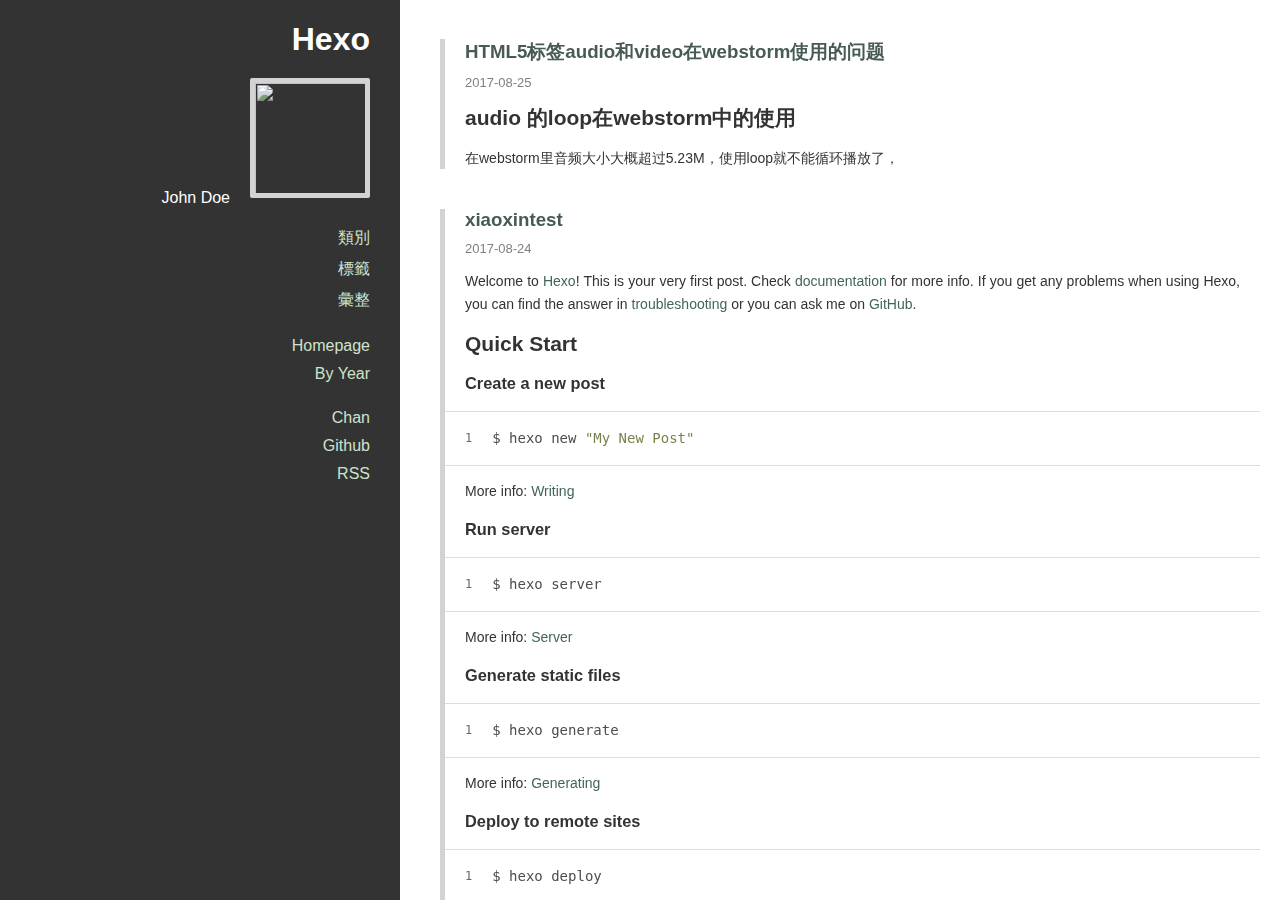
==== commit 2ff1d471: "Site updated: 2017-09-02 12:48:37" ====
--- a/index.html
+++ b/index.html
@@ -24,7 +24,7 @@
 
 
 
-  <link rel="icon" href="/favicon.png">
+  <link rel="icon" href="/favicon.ico">
 
 
 <link rel="stylesheet" href="/perfect-scrollbar/css/perfect-scrollbar.min.css">
@@ -78,21 +78,21 @@
           
             
               <li class="category-list-container">
-                <a href="javascript:;">分类</a>
+                <a href="javascript:;">類別</a>
                 
               </li>
             
           
             
               <li class="tag-list-container">
-                <a href="javascript:;">标签</a>
+                <a href="javascript:;">標籤</a>
                 
               </li>
             
           
             
               <li class="archive-list-container">
-                <a href="javascript:;">归档</a>
+                <a href="javascript:;">彙整</a>
                 <ul class="archive-list"><li class="archive-list-item"><a class="archive-list-link" href="/archives/2017/">2017</a><span class="archive-list-count">7</span></li><li class="archive-list-item"><a class="archive-list-link" href="/archives/2015/">2015</a><span class="archive-list-count">1</span></li></ul>
               </li>
             
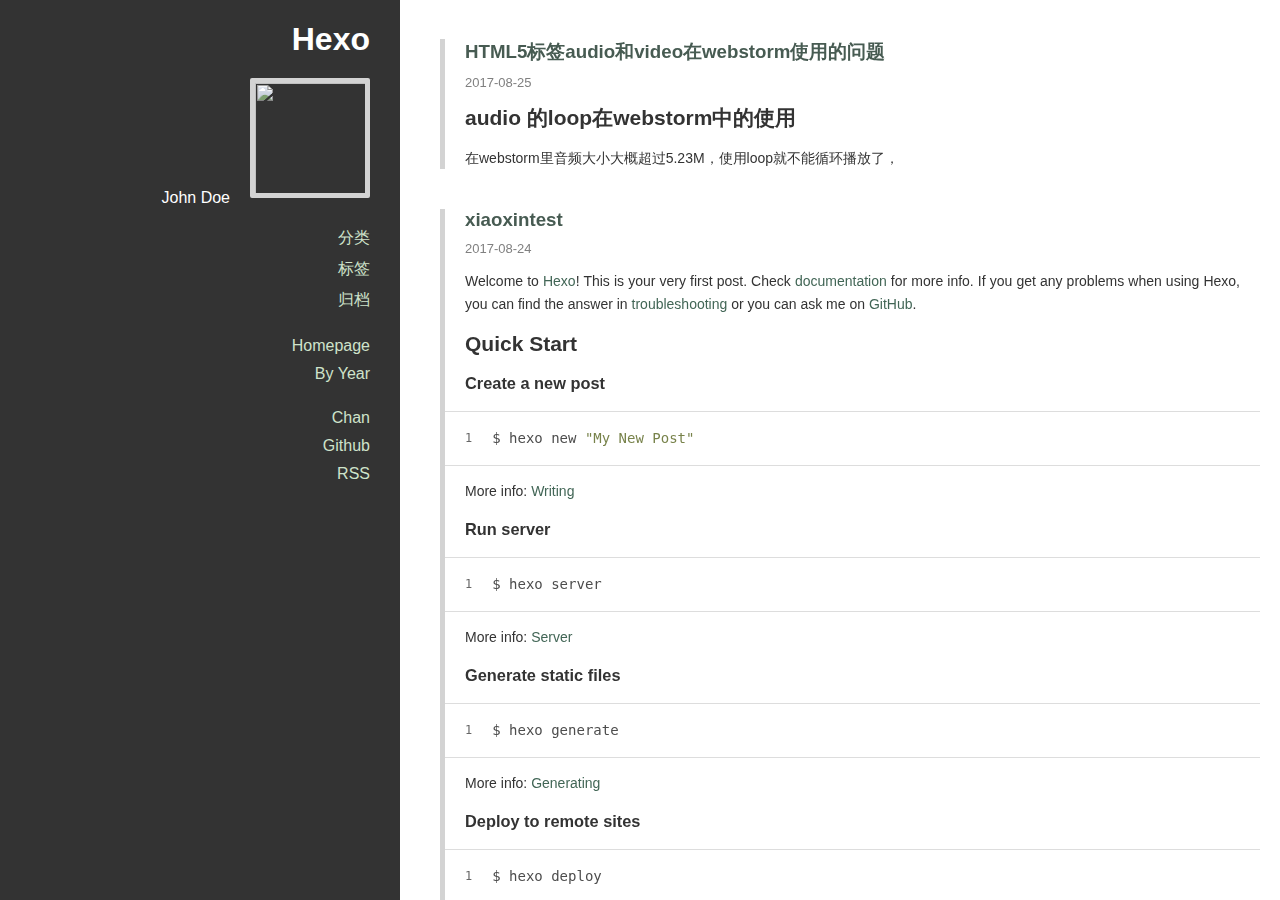
==== commit bb917e7d: "Site updated: 2017-09-02 13:01:17" ====
--- a/index.html
+++ b/index.html
@@ -78,21 +78,21 @@
           
             
               <li class="category-list-container">
-                <a href="javascript:;">類別</a>
+                <a href="javascript:;">分类</a>
                 
               </li>
             
           
             
               <li class="tag-list-container">
-                <a href="javascript:;">標籤</a>
+                <a href="javascript:;">标签</a>
                 
               </li>
             
           
             
               <li class="archive-list-container">
-                <a href="javascript:;">彙整</a>
+                <a href="javascript:;">归档</a>
                 <ul class="archive-list"><li class="archive-list-item"><a class="archive-list-link" href="/archives/2017/">2017</a><span class="archive-list-count">7</span></li><li class="archive-list-item"><a class="archive-list-link" href="/archives/2015/">2015</a><span class="archive-list-count">1</span></li></ul>
               </li>
             
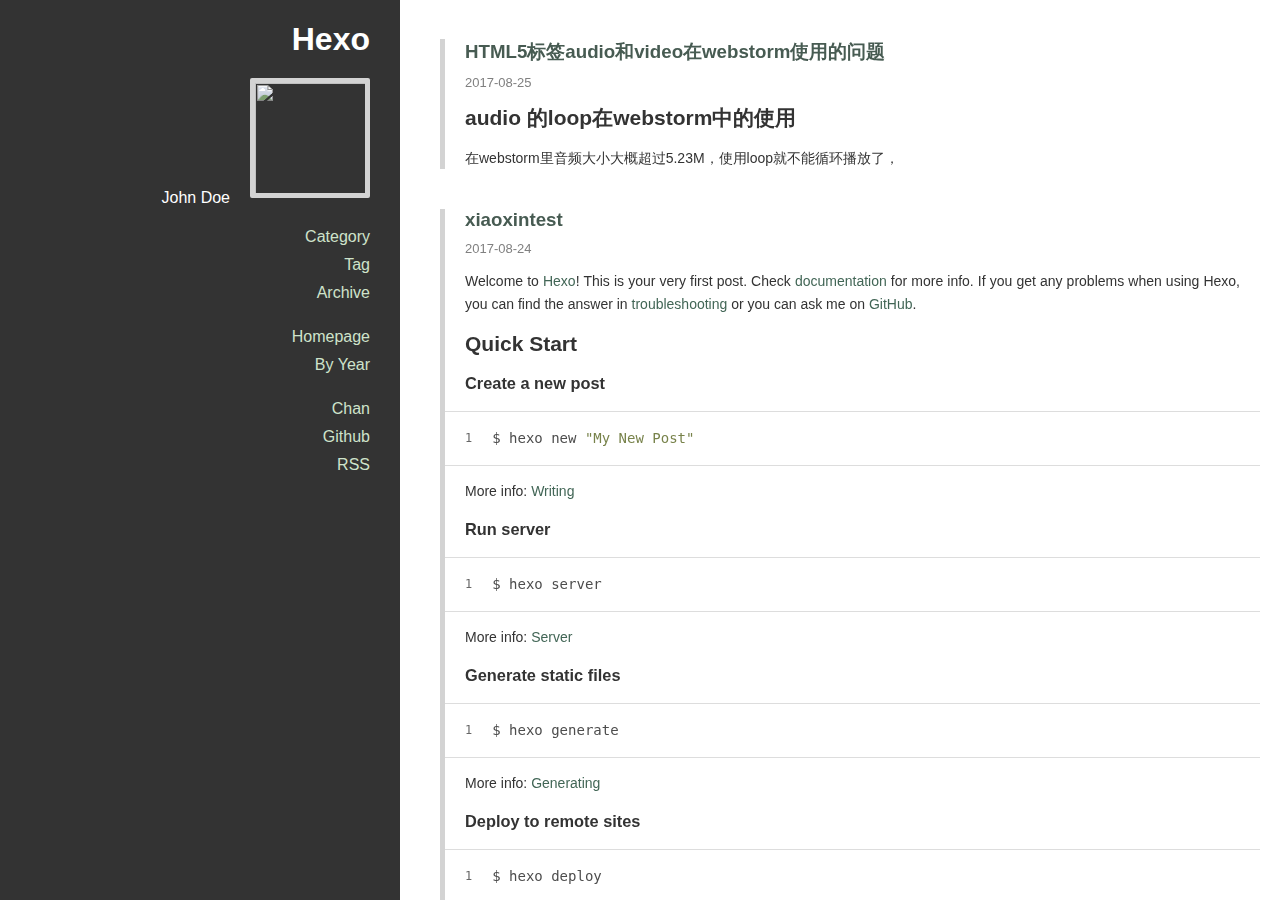
==== commit 5f314b1a: "Site updated: 2017-09-02 13:11:54" ====
--- a/index.html
+++ b/index.html
@@ -78,21 +78,21 @@
           
             
               <li class="category-list-container">
-                <a href="javascript:;">分类</a>
+                <a href="javascript:;">Category</a>
                 
               </li>
             
           
             
               <li class="tag-list-container">
-                <a href="javascript:;">标签</a>
+                <a href="javascript:;">Tag</a>
                 
               </li>
             
           
             
               <li class="archive-list-container">
-                <a href="javascript:;">归档</a>
+                <a href="javascript:;">Archive</a>
                 <ul class="archive-list"><li class="archive-list-item"><a class="archive-list-link" href="/archives/2017/">2017</a><span class="archive-list-count">7</span></li><li class="archive-list-item"><a class="archive-list-link" href="/archives/2015/">2015</a><span class="archive-list-count">1</span></li></ul>
               </li>
             
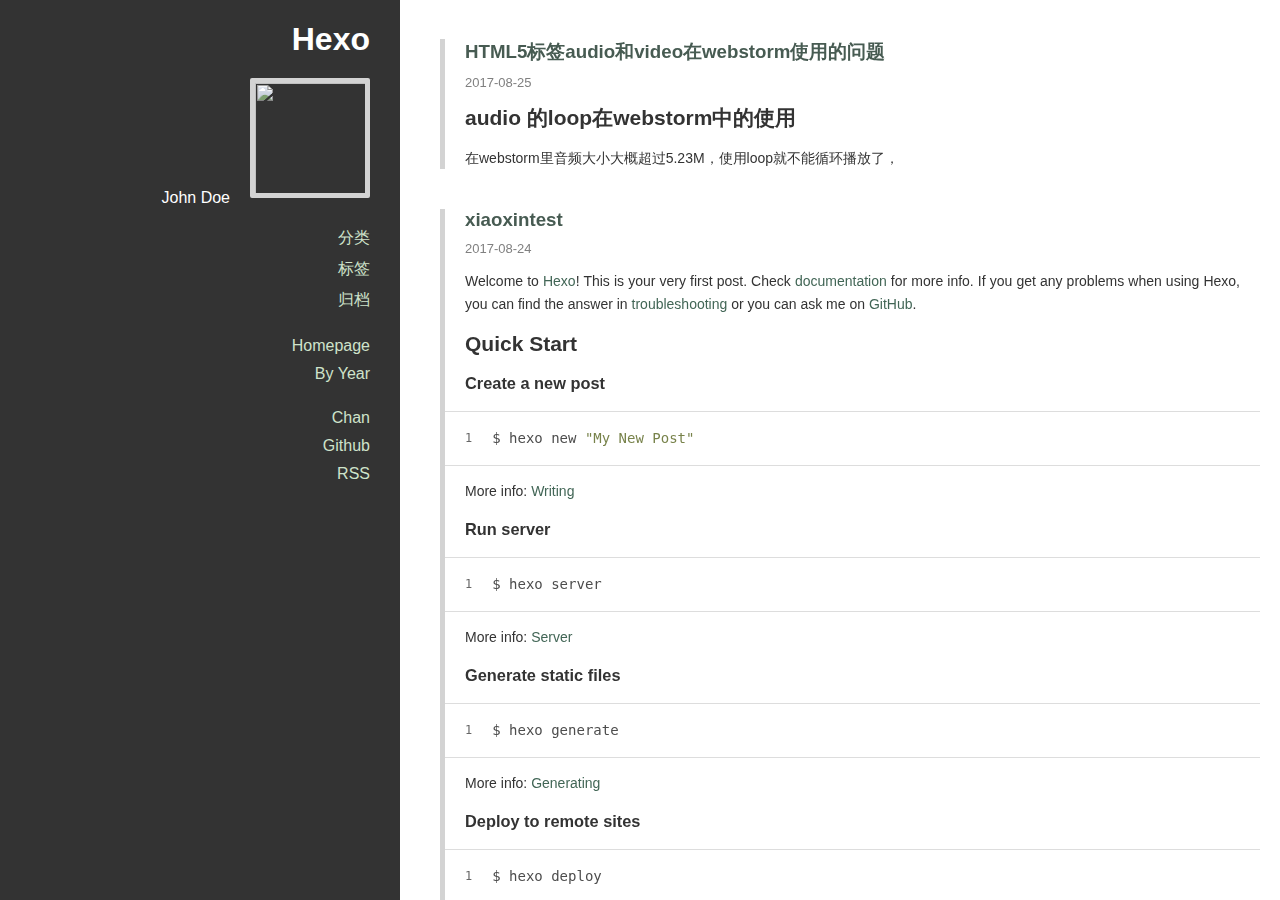
==== commit 03a36ab0: "Site updated: 2017-09-24 13:41:11" ====
--- a/index.html
+++ b/index.html
@@ -65,7 +65,7 @@
       
         <div class="avatar">
           
-            <a href="/about"><img src="https://cn.gravatar.com/avatar/35fef74d731255cd569c2c2b0b9e87e4?s=200"></a>
+            <a href="/about"><img src="https://timgsa.baidu.com/timg?image&amp;quality=80&amp;size=b9999_10000&amp;sec=1506241094756&amp;di=feea37057179bb9bbb580418db371e3e&amp;imgtype=0&amp;src=http%3A%2F%2Fpic.qqtn.com%2Fup%2F2016-6%2F14656106175678220.jpg"></a>
           
         </div>
       
@@ -78,21 +78,21 @@
           
             
               <li class="category-list-container">
-                <a href="javascript:;">Category</a>
+                <a href="javascript:;">分类</a>
                 
               </li>
             
           
             
               <li class="tag-list-container">
-                <a href="javascript:;">Tag</a>
+                <a href="javascript:;">标签</a>
                 
               </li>
             
           
             
               <li class="archive-list-container">
-                <a href="javascript:;">Archive</a>
+                <a href="javascript:;">归档</a>
                 <ul class="archive-list"><li class="archive-list-item"><a class="archive-list-link" href="/archives/2017/">2017</a><span class="archive-list-count">7</span></li><li class="archive-list-item"><a class="archive-list-link" href="/archives/2015/">2015</a><span class="archive-list-count">1</span></li></ul>
               </li>
             
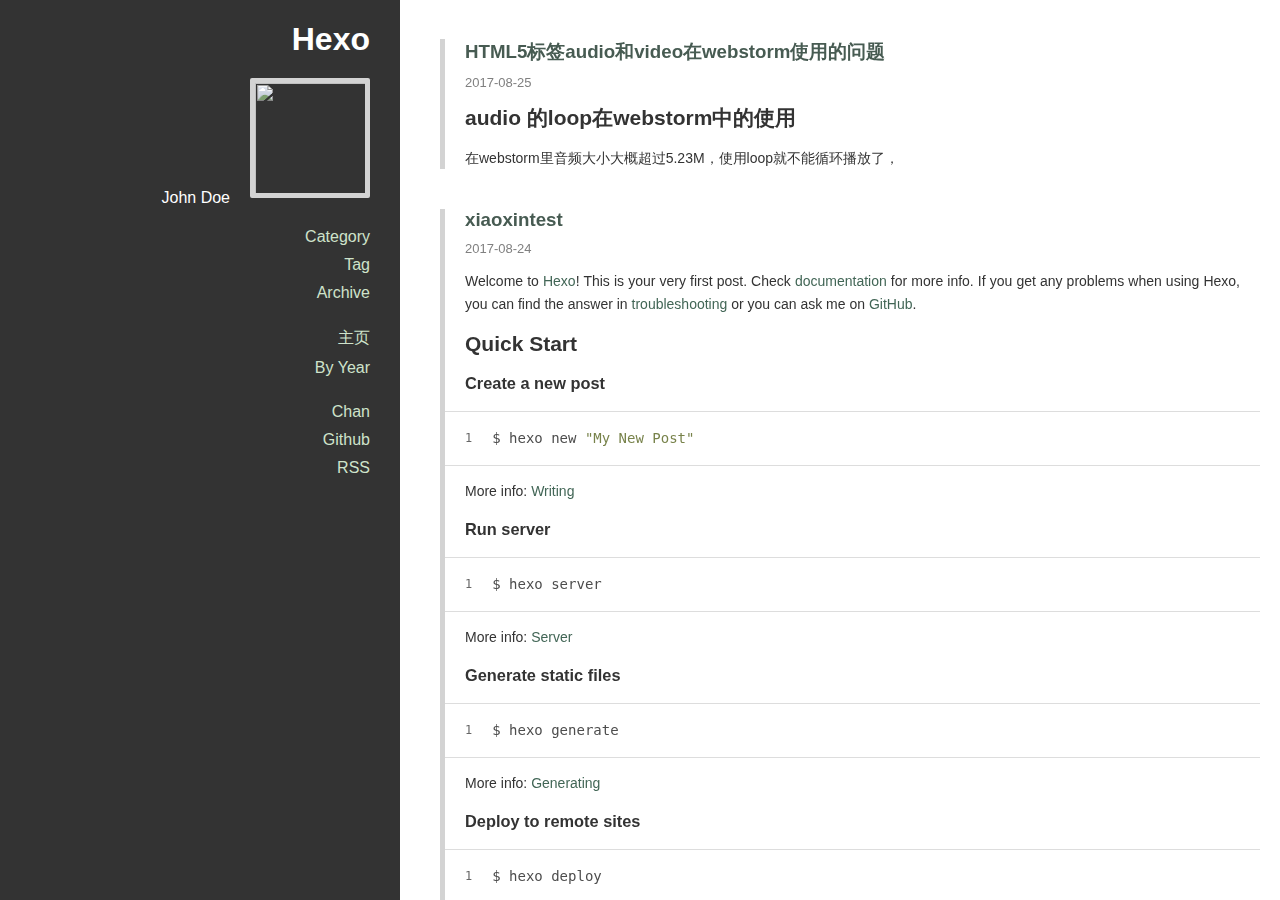
==== commit 66646ed3: "Site updated: 2017-09-24 13:50:22" ====
--- a/index.html
+++ b/index.html
@@ -65,7 +65,7 @@
       
         <div class="avatar">
           
-            <a href="/about"><img src="https://timgsa.baidu.com/timg?image&amp;quality=80&amp;size=b9999_10000&amp;sec=1506241094756&amp;di=feea37057179bb9bbb580418db371e3e&amp;imgtype=0&amp;src=http%3A%2F%2Fpic.qqtn.com%2Fup%2F2016-6%2F14656106175678220.jpg"></a>
+            <a href="/about"><img src="https://cn.gravatar.com/avatar/35fef74d731255cd569c2c2b0b9e87e4?s=200"></a>
           
         </div>
       
@@ -78,21 +78,21 @@
           
             
               <li class="category-list-container">
-                <a href="javascript:;">分类</a>
+                <a href="javascript:;">Category</a>
                 
               </li>
             
           
             
               <li class="tag-list-container">
-                <a href="javascript:;">标签</a>
+                <a href="javascript:;">Tag</a>
                 
               </li>
             
           
             
               <li class="archive-list-container">
-                <a href="javascript:;">归档</a>
+                <a href="javascript:;">Archive</a>
                 <ul class="archive-list"><li class="archive-list-item"><a class="archive-list-link" href="/archives/2017/">2017</a><span class="archive-list-count">7</span></li><li class="archive-list-item"><a class="archive-list-link" href="/archives/2015/">2015</a><span class="archive-list-count">1</span></li></ul>
               </li>
             
@@ -103,7 +103,7 @@
           
             
               <li>
-                <a href="/" title="Homepage">Homepage</a>
+                <a href="/" title="主页">主页</a>
               </li>
             
           
